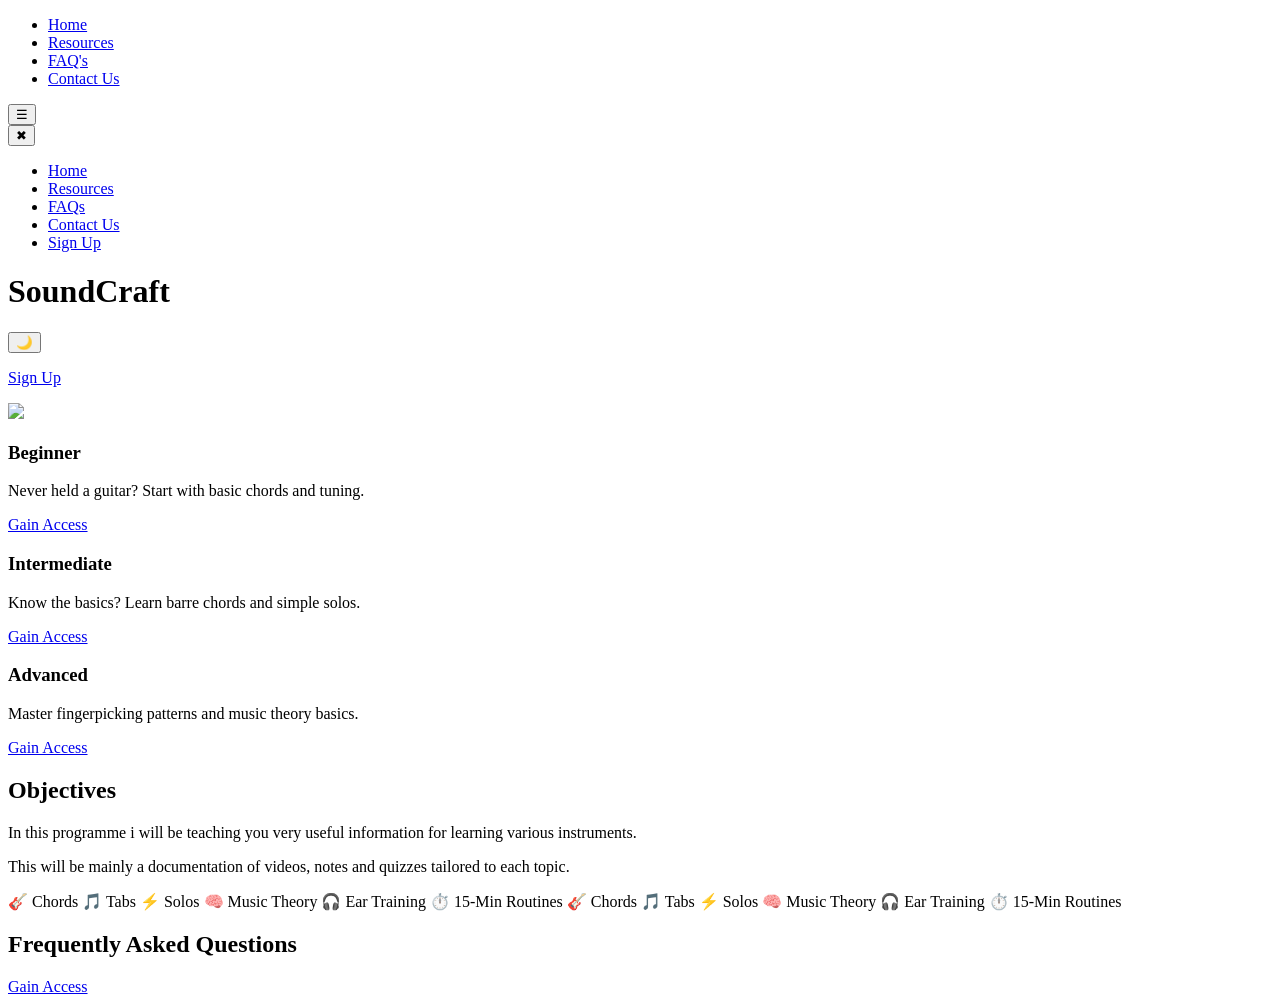
==== index.html @ ea935765 "Add initial index.html for guitar music website" ====
<!DOCTYPE html>
<html>
  <head>
    <meta>
    <meta>
    <title>Guitar music website</title>
    <link rel='stylesheet' src='style1.css'/>
  </head>
  <body>
    <header>
      <nav>
        <ul>
          <li><a href='#home'>Home</a></li>
          <li><a href='resources.html'>Resources</a></li>
          <li><a href='#faq'>FAQ's</a></li>
          <li><a href='contact.html'>Contact Us</a></li>
        </ul>
        <button id="menu-btn">☰</button>

        <aside id="sidebar">
          <button id="close-btn">✖</button>

          <ul>
            <li><a href="#home">Home</a></li>
            <li><a href="resources.html">Resources</a></li>
            <li><a href="#faq">FAQs</a></li>
            <li><a href="contact.html">Contact Us</a></li>
            <li><a href="signup.html">Sign Up</a></li>
          </ul>
        </aside>
      </nav>
      <h1 class='title'>SoundCraft</h1>
      <button id='theme-toggle'>🌙</button>
      <div class='profile'>
        <p><a href='signup.html'>Sign Up</a></p>
        <img id='profile-img' href='signup.html' src='https://media.istockphoto.com/id/2151669184/vector/vector-flat-illustration-in-grayscale-avatar-user-profile-person-icon-gender-neutral.jpg?s=612x612&w=0&k=20&c=UEa7oHoOL30ynvmJzSCIPrwwopJdfqzBs0q69ezQoM8=' />
      </div>
    </header>
    <main id='home'>
      <section>
        
      </section>
      <section class='sections'>
        <div class='box beginner'>
          <div>
          <h3>Beginner</h3> 
          <p>Never held a guitar? Start with basic chords and tuning.</p>
          </div>
          <a href='signup.html'>Gain Access</a>
        </div>
        <div class='box intermediate'>
          <div>
          <h3>Intermediate</h3> 
          <p>Know the basics? Learn barre chords and simple solos.</p>
          </div>
          <a href='signup.html'>Gain Access</a>
        </div>
        <div class='box advanced'>
          <div>
          <h3>Advanced</h3> 
          <p>Master fingerpicking patterns and music theory basics.</p>
          </div>
          <a href='signup.html'>Gain Access</a>
        </div>
      </section>
      <section>
        
      </section>
      <section>
        <h2>Objectives</h2>
        <p>In this programme i will be teaching you very useful information for learning various instruments.</p>
        <p>This will be mainly a documentation of videos, notes and quizzes tailored to each topic.</p>
      </section>
      <section class='scroll'>
        <div class="scrolling-ticker">
          <div class="ticker-track">
            <span>🎸 Chords</span>
            <span>🎵 Tabs</span>
            <span>⚡ Solos</span>
            <span>🧠 Music Theory</span>
            <span>🎧 Ear Training</span>
            <span>⏱️ 15-Min Routines</span>

            <span>🎸 Chords</span>
            <span>🎵 Tabs</span>
            <span>⚡ Solos</span>
            <span>🧠 Music Theory</span>
            <span>🎧 Ear Training</span>
            <span>⏱️ 15-Min Routines</span>
          </div>
        </div>

      </section>
      
      <section>
        <h2>Frequently Asked Questions</h2>
        <a href='signup.html'>Gain Access</a>
      </section>
    </main>
    <!--
    <footer>Copyrights belong to <a href='contactus.html'>owner</a> of this website</footer>-->
  </body>
</html>
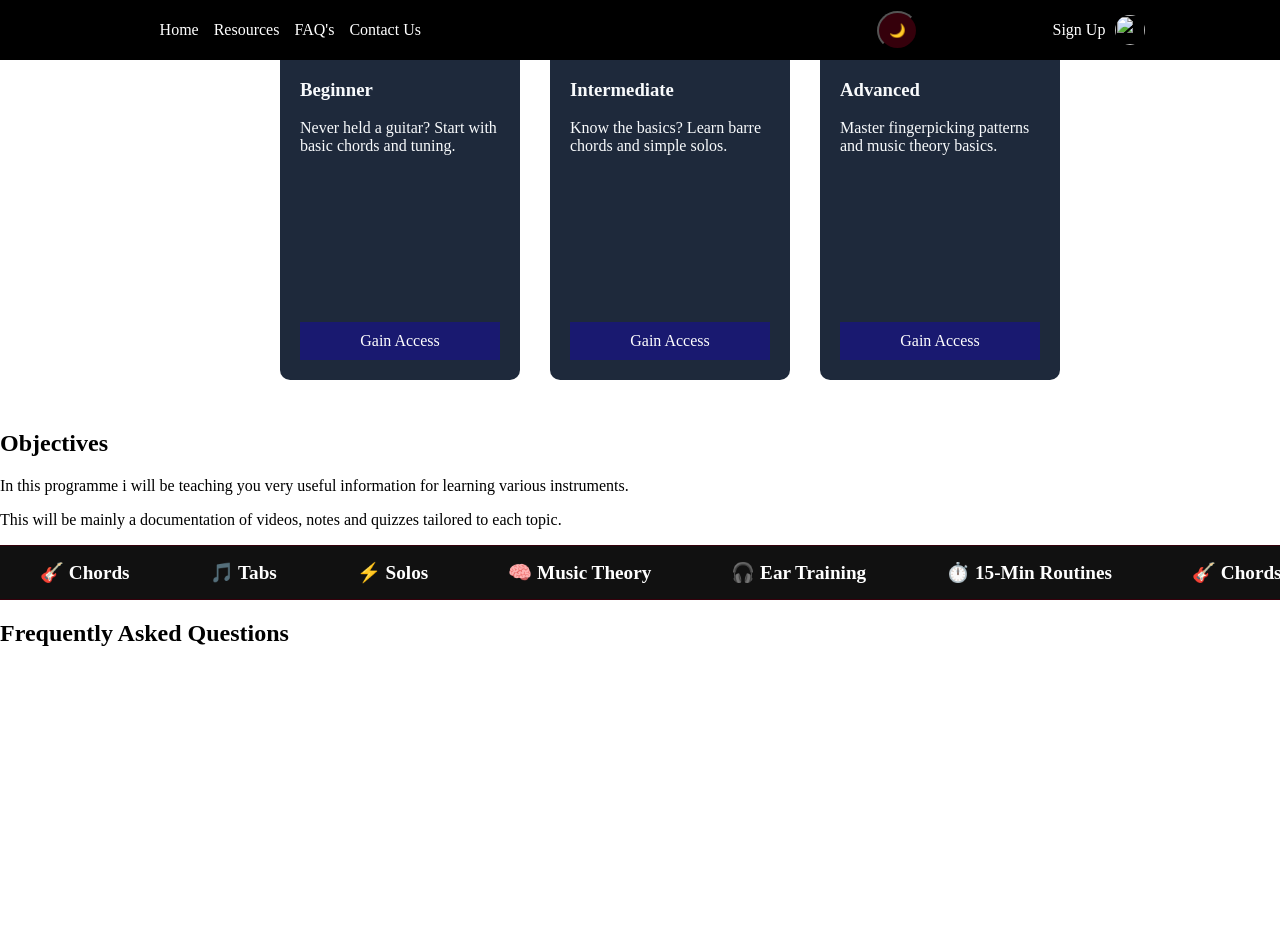
==== commit f1f0883d: "Fix stylesheet link attribute from 'src' to 'href'" ====
--- a/index.html
+++ b/index.html
@@ -4,7 +4,7 @@
     <meta>
     <meta>
     <title>Guitar music website</title>
-    <link rel='stylesheet' src='style1.css'/>
+    <link rel='stylesheet' href='style1.css'/>
   </head>
   <body>
     <header>
--- a/style1.css
+++ b/style1.css
@@ -0,0 +1,220 @@
+header{
+  position: fixed;
+  left: 0;
+  top: 0;
+  height: 60px;
+  display: flex;
+  flex-direction: row;
+  width: 100%;
+  background-color: black;
+  align-items: center;
+  justify-content: space-evenly;
+  z-index: 1
+}
+
+#profile-img{
+  width: 30px;
+  height: 30px;
+  border-radius: 50%;
+  margin-left: 10px;
+  z-index: 1;
+}
+
+nav > ul{
+  display: flex;
+  flex-direction: row;
+  margin-left: -15px;
+}
+
+.profile{
+  display: flex;
+  flex-direction: row;
+  align-items: center;
+}
+
+li{
+  list-style: none;
+  margin-right: 15px;
+}
+
+a{
+  color: white;
+  text-decoration: none;
+}
+
+header > h1{
+  margin: 5px;
+}
+
+#theme-toggle{
+  padding: 10px;
+  border-radius: 50%;
+  background-color: #35000B;
+  color: white;
+}
+
+@media (prefers-color-scheme: dark){
+  body{
+    background-color: #0F172A;
+    color: white;
+  }
+}
+
+body{
+  padding-top: 30px;
+  height: 100vh;
+  width: 100vw;
+  display: flex;
+  flex-direction: column;
+  overflow-x: hidden;
+  margin: 0;
+}
+
+#menu-btn {
+  display: none;
+  font-size: 28px;
+  background: red;
+  border: none;
+  color: white;
+  cursor: pointer;
+}
+
+#sidebar {
+  position: fixed;
+  top: 0;
+  left: -260px;
+  width: 250px;
+  height: 100vh;
+  background: #111;
+  padding-top: 20px;
+  transition: left 0.3s ease;
+  z-index: 10000;
+}
+
+#sidebar.active {
+  left: 0;
+}
+
+#close-btn {
+  margin: 10px;
+  font-size: 24px;
+  background: none;
+  border: none;
+  color: white;
+  cursor: pointer;
+}
+
+#sidebar ul {
+  list-style: none;
+  padding: 0;
+}
+
+#sidebar li {
+  margin: 25px;
+}
+
+#sidebar a {
+  color: white;
+  text-decoration: none;
+  font-size: 18px;
+}
+
+@media (max-width: 700px) {
+  nav,
+  .profile,
+  #theme-toggle {
+    display: none;
+  }
+
+  #menu-btn {
+    display: block;
+  }
+}
+
+.scrolling-ticker {
+  background-color: #111; 
+  overflow: hidden; 
+  padding: 15px 0;
+  width: 100%;
+  position: relative;
+  border-top: 1px solid #35000B;
+  border-bottom: 1px solid #35000B;
+}
+
+.ticker-track {
+  display: flex;
+  width: max-content;
+  animation: scrollLinear 20s linear infinite;
+}
+
+.ticker-track span {
+  font-size: 1.2rem;
+  font-weight: bold;
+  color: white;
+  padding: 0 40px;
+  white-space: nowrap;
+}
+
+@keyframes scrollLinear {
+  0% {
+    transform: translateX(0);
+  }
+  100% {
+    transform: translateX(-50%); 
+  }
+}
+
+.scrolling-ticker:hover .ticker-track {
+  animation-play-state: paused;
+}
+
+aside{
+  width: 100px;
+  height: 300px;
+  z-index: 1000;
+  display: flex;
+  flex-direction: column;
+  align-items: center;
+  background-color: #000003;
+  justify-content: center;
+}
+
+aside > button{
+  width: 40px;
+  background-color: red;
+  color: white;
+}
+
+.box{
+  width: 200px;
+  height: 300px;
+  padding: 20px;
+  border-radius: 10px;
+  margin: 10px;
+  display: flex;
+  flex-direction: column;
+  justify-content: space-between;
+  color: #F8FAFC;
+  background-color: #1E293B;
+}
+
+.box > a{
+  padding: 10px;
+  background-color: midnightblue;
+  text-align: center;
+}
+
+.sections{
+  display: grid;
+  grid-template-columns: 200px 200px 200px;
+  gap: 70px;
+  align-items: center;
+  justify-content: center;
+  margin-bottom: 40px;
+}
+
+@media (max-width: 850px){
+  .sections{
+    grid-template-columns: repeat(auto-fit, minmax(200px, 1fr));
+  }
+}
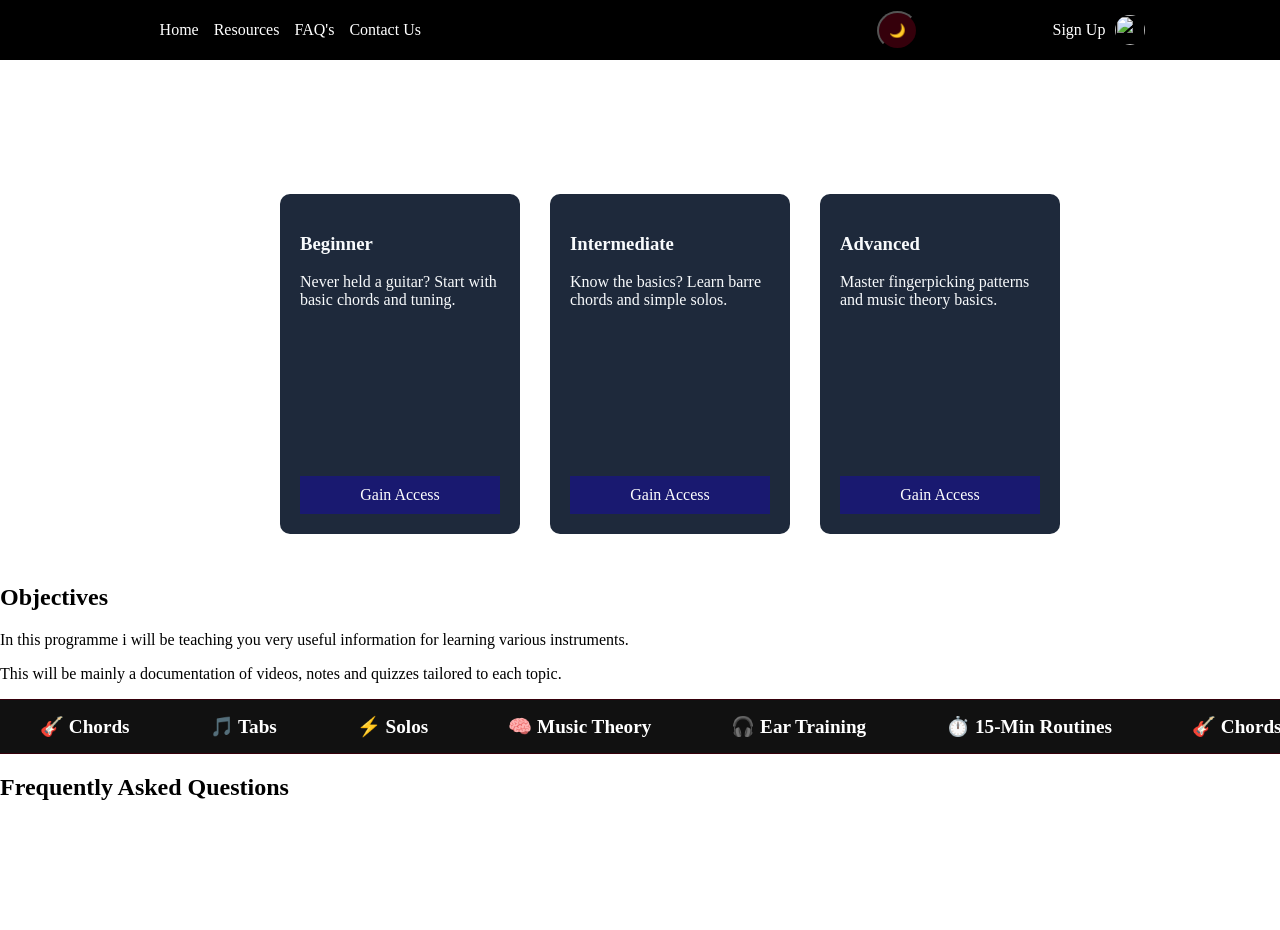
==== commit fb1d61af: "Add hero video to the homepage" ====
--- a/index.html
+++ b/index.html
@@ -38,7 +38,9 @@
     </header>
     <main id='home'>
       <section>
-        
+         <video id="hero-video" autoplay muted loop playsinline>
+          <source src="assets/music-hero.mp4" type="video/mp4">
+        </video>
       </section>
       <section class='sections'>
         <div class='box beginner'>
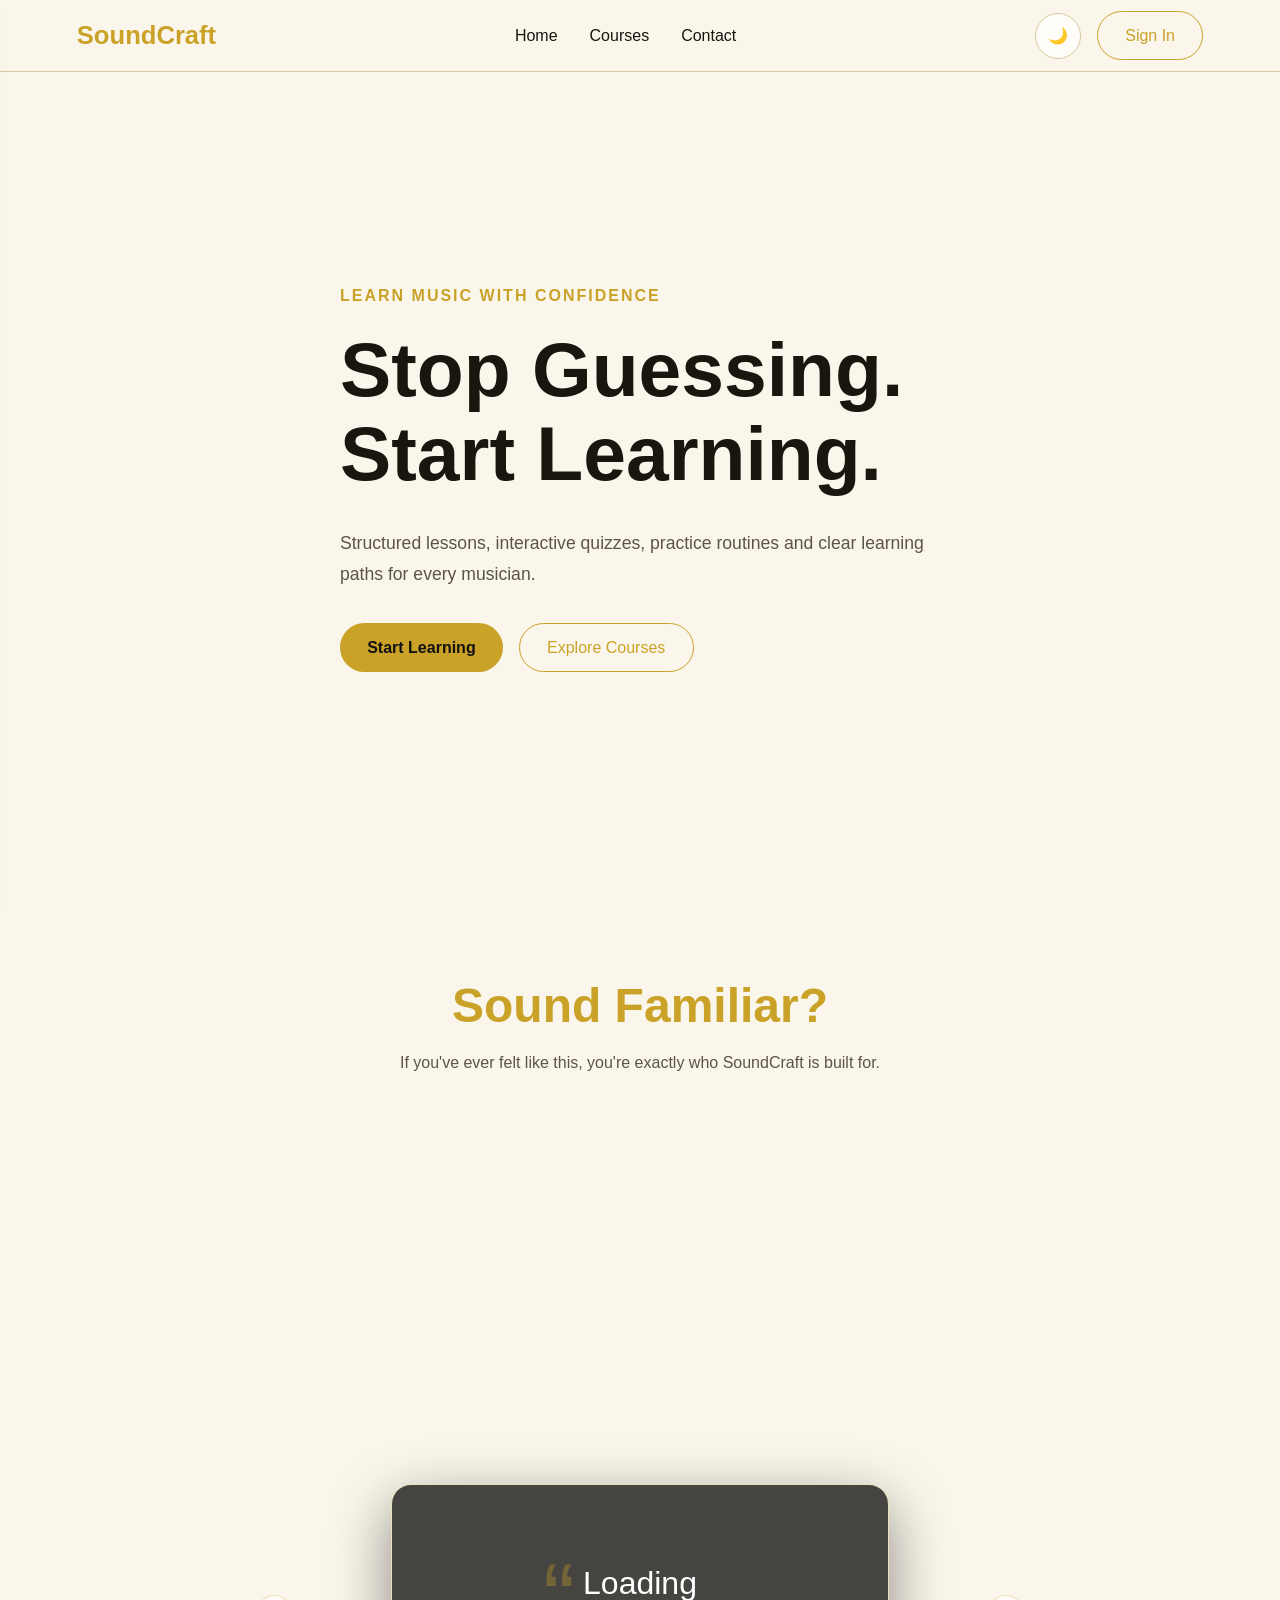
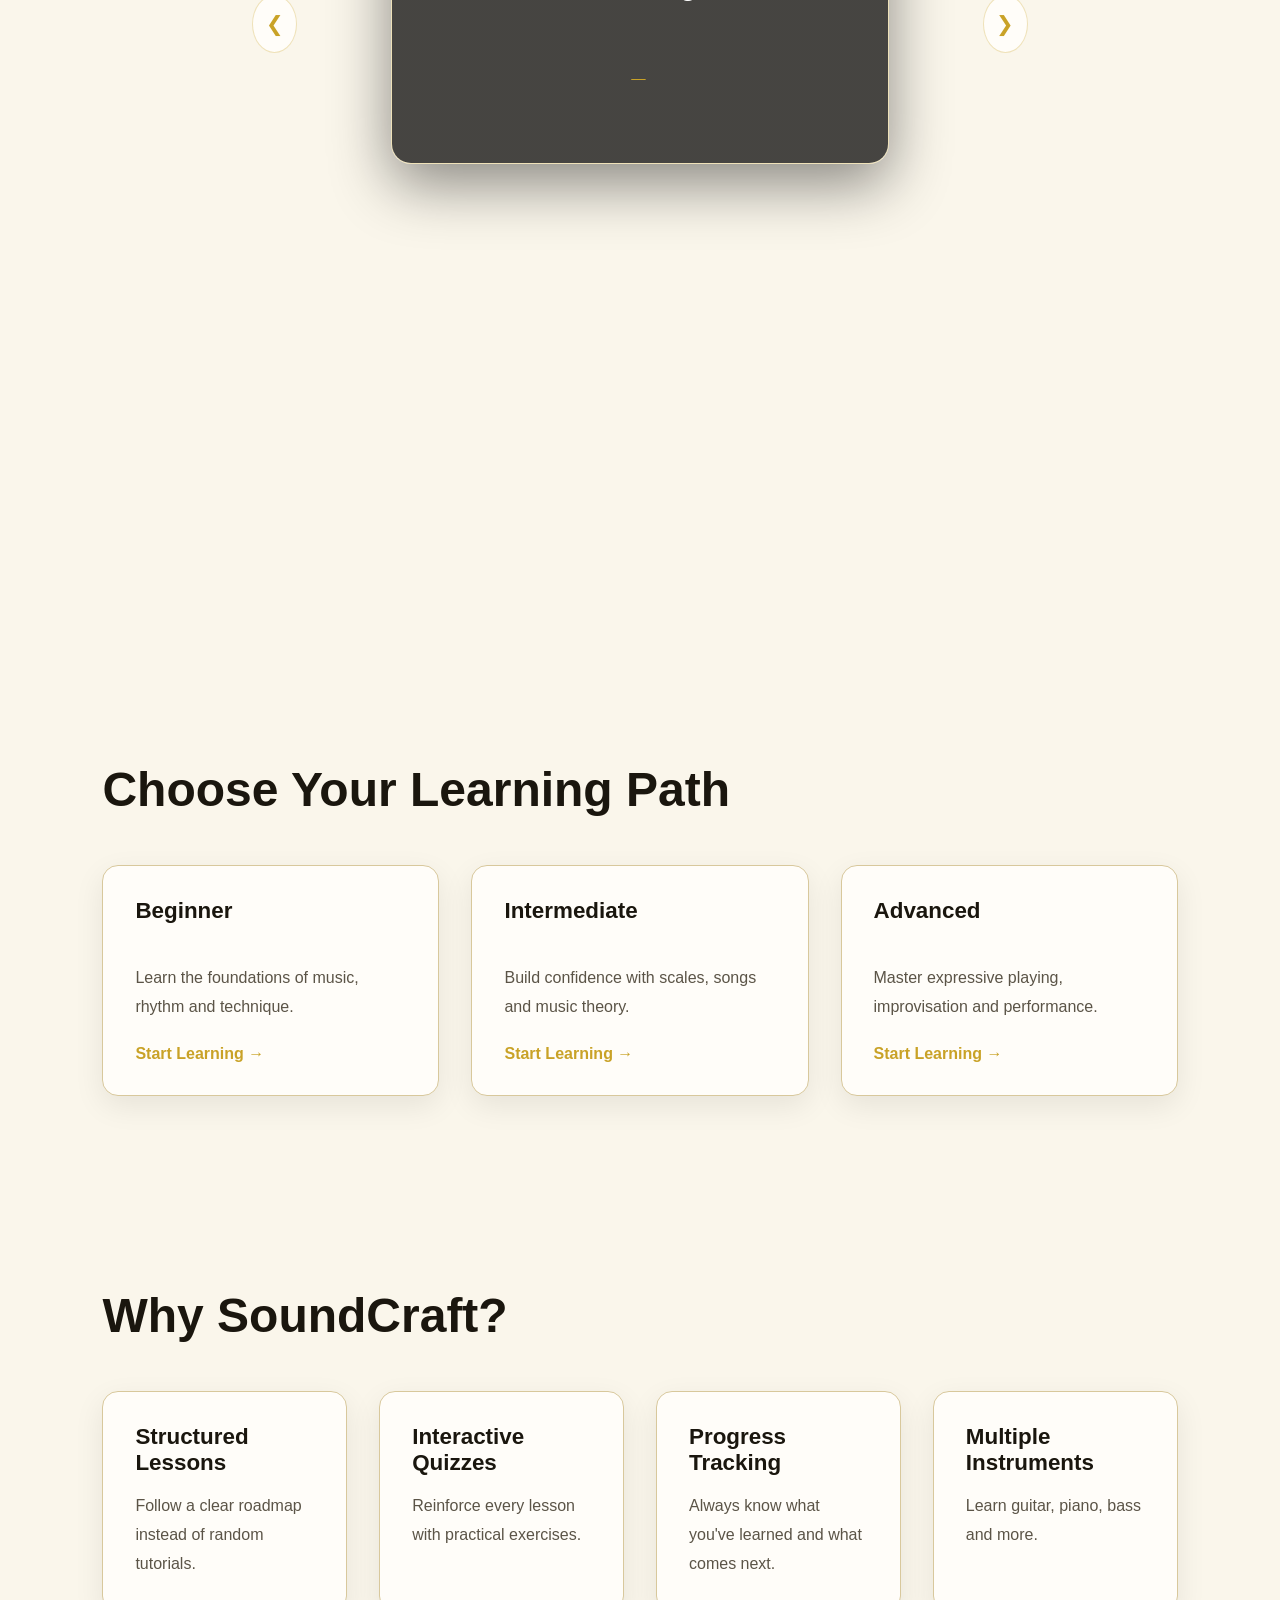
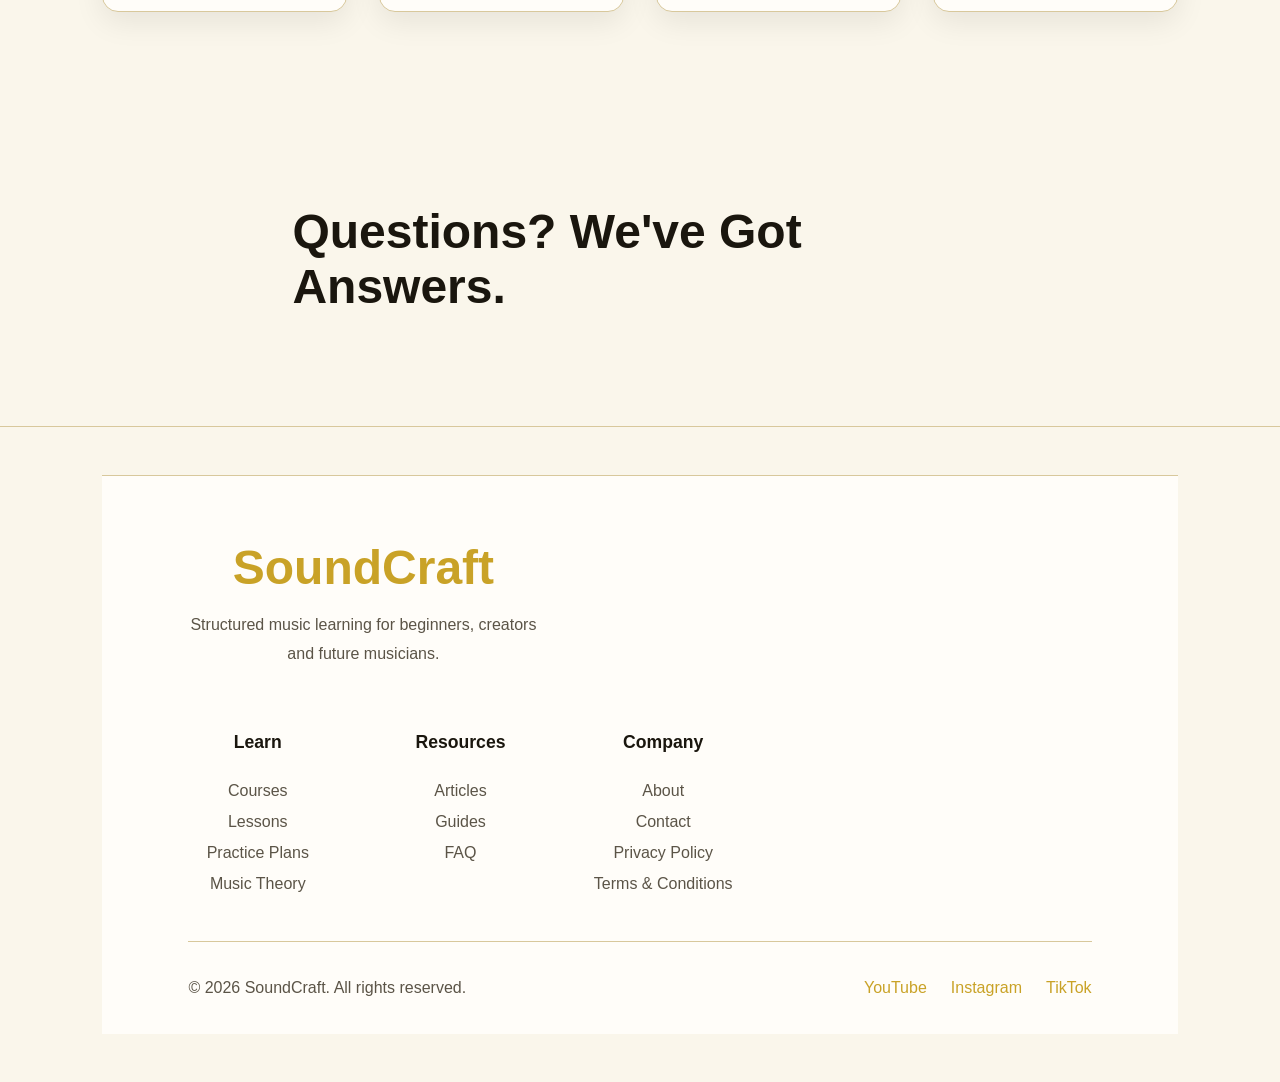
==== commit 55fa7463: "Update index.html" ====
--- a/index.html
+++ b/index.html
@@ -1,105 +1,434 @@
 <!DOCTYPE html>
-<html>
-  <head>
-    <meta>
-    <meta>
-    <title>Guitar music website</title>
-    <link rel='stylesheet' href='style1.css'/>
-  </head>
-  <body>
-    <header>
-      <nav>
+<html lang="en">
+
+<head>
+
+    <meta charset="UTF-8">
+
+    <meta
+        name="viewport"
+        content="width=device-width, initial-scale=1.0">
+
+    <meta
+        name="description"
+        content="Learn music with structured lessons, quizzes and interactive practice. Build real musical skills with SoundCraft.">
+
+    <meta
+        name="keywords"
+        content="learn music, guitar lessons, piano lessons, music theory, SoundCraft">
+
+    <meta
+        name="author"
+        content="Enoch Omolasoye">
+
+    <meta
+        name="robots"
+        content="index, follow">
+
+    <title>SoundCraft | Learn Music the Right Way</title>
+
+    <link rel="stylesheet" href="style1.css">
+
+</head>
+
+<body>
+
+    <header class="site-header">
+
+        <a href="index.html" class="logo">
+            SoundCraft
+        </a>
+
+        <nav class="navbar">
+
+            <ul class="nav-links">
+
+                <li><a href="#home">Home</a></li>
+
+                <li><a href="#courses">Courses</a></li>
+
+
+
+                <li><a href="contact.html">Contact</a></li>
+
+            </ul>
+
+        </nav>
+
+        <div class="header-actions">
+          <button
+                id="theme-toggle"
+                aria-label="Toggle theme">
+
+                🌙
+
+            </button>
+
+            <a
+                class="btn-outline"
+                href="signup.html">
+
+                Sign In
+
+            </a>
+
+
+            <button
+                id="menu-btn"
+                aria-label="Open navigation">
+
+                ☰
+
+            </button>
+
+        </div>
+
+    </header>
+
+    <aside id="sidebar">
+
+        <button
+            id="close-btn"
+            aria-label="Close navigation">
+            ✕
+        </button>
+
         <ul>
-          <li><a href='#home'>Home</a></li>
-          <li><a href='resources.html'>Resources</a></li>
-          <li><a href='#faq'>FAQ's</a></li>
-          <li><a href='contact.html'>Contact Us</a></li>
+            <li><a href="#home">Home</a></li>
+            <li><a href="#courses">Courses</a></li>
+            <li><a href="resources.html">Resources</a></li>
+            <li><a href="#faq">FAQ</a></li>
+            <li><a href="contact.html">Contact</a></li>
+            <li><a href="signup.html">Join Free</a></li>
         </ul>
-        <button id="menu-btn">☰</button>
-
-        <aside id="sidebar">
-          <button id="close-btn">✖</button>
-
-          <ul>
-            <li><a href="#home">Home</a></li>
-            <li><a href="resources.html">Resources</a></li>
-            <li><a href="#faq">FAQs</a></li>
-            <li><a href="contact.html">Contact Us</a></li>
-            <li><a href="signup.html">Sign Up</a></li>
-          </ul>
-        </aside>
-      </nav>
-      <h1 class='title'>SoundCraft</h1>
-      <button id='theme-toggle'>🌙</button>
-      <div class='profile'>
-        <p><a href='signup.html'>Sign Up</a></p>
-        <img id='profile-img' href='signup.html' src='https://media.istockphoto.com/id/2151669184/vector/vector-flat-illustration-in-grayscale-avatar-user-profile-person-icon-gender-neutral.jpg?s=612x612&w=0&k=20&c=UEa7oHoOL30ynvmJzSCIPrwwopJdfqzBs0q69ezQoM8=' />
-      </div>
-    </header>
-    <main id='home'>
-      <section>
-         <video id="hero-video" autoplay muted loop playsinline>
-          <source src="assets/music-hero.mp4" type="video/mp4">
-        </video>
+        <button
+                id="theme-toggle"
+                aria-label="Toggle theme">
+
+                🌙
+
+            </button>
+
+            <a
+                class="btn-outline"
+                href="signup.html">
+
+                Sign In
+
+            </a>
+
+            <a
+                class="btn-primary"
+                href="signup.html">
+
+                Join Free
+
+            </a>
+    </aside>
+
+    <main>
+
+        <section
+            id="home"
+            class="hero">
+
+            <div class="hero-content">
+
+                <p class="eyebrow">
+                    Learn Music With Confidence
+                </p>
+
+                <h1>
+                    Stop Guessing.
+                    <br>
+                    Start Learning.
+                </h1>
+
+                <p class="hero-description">
+
+                    Structured lessons, interactive quizzes,
+                    practice routines and clear learning paths
+                    for every musician.
+
+                </p>
+
+                <div class="hero-buttons">
+
+                    <a
+                        href="signup.html"
+                        class="btn-primary">
+
+                        Start Learning
+
+                    </a>
+
+                    <a
+                        href="#courses"
+                        class="btn-outline">
+
+                        Explore Courses
+
+                    </a>
+
+                </div>
+
+            </div>
+
+        </section>
+
+        <section class="pain-points">
+
+            <h2>
+                Sound Familiar?
+            </h2>
+
+            <p>
+
+                If you've ever felt like this,
+                you're exactly who SoundCraft is built for.
+
+            </p>
+
+            <section>
+
+    <article class="testimonial-section">
+
+        <button id="left" class="controls" aria-label="Previous testimonial">
+            &#10094;
+        </button>
+
+        <section id="container">
+
+            <div id="testimonial-card">
+
+                <div class="testimonial-overlay">
+
+                    <p id="text">
+                        Loading
+                    </p>
+
+                    <p id="author"></p>
+
+                </div>
+
+            </div>
+
+            <div id="buttons"></div>
+
+        </section>
+
+        <button id="right" class="controls" aria-label="Next testimonial">
+            &#10095;
+        </button>
+
+    </article>
       </section>
-      <section class='sections'>
-        <div class='box beginner'>
-          <div>
-          <h3>Beginner</h3> 
-          <p>Never held a guitar? Start with basic chords and tuning.</p>
-          </div>
-          <a href='signup.html'>Gain Access</a>
+
+        </section>
+
+        <section
+            id="courses"
+            class="learning-paths">
+
+            <h2>
+
+                Choose Your Learning Path
+
+            </h2>
+
+            <div class="course-grid">
+
+                <article class="course-card">
+
+                    <h3>Beginner</h3>
+
+                    <p>
+
+                        Learn the foundations of music,
+                        rhythm and technique.
+
+                    </p>
+
+                    <a href="signup.html">
+
+                        Start Learning →
+
+                    </a>
+
+                </article>
+
+                <article class="course-card">
+
+                    <h3>Intermediate</h3>
+
+                    <p>
+
+                        Build confidence with scales,
+                        songs and music theory.
+
+                    </p>
+
+                    <a href="signup.html">
+
+                        Start Learning →
+
+                    </a>
+
+                </article>
+
+                <article class="course-card">
+
+                    <h3>Advanced</h3>
+
+                    <p>
+
+                        Master expressive playing,
+                        improvisation and performance.
+
+                    </p>
+
+                    <a href="signup.html">
+
+                        Start Learning →
+
+                    </a>
+
+                </article>
+
+            </div>
+
+        </section>
+
+        <section class="features">
+
+            <h2>
+
+                Why SoundCraft?
+
+            </h2>
+
+            <div class="feature-grid">
+
+                <article>
+
+                    <h3>Structured Lessons</h3>
+
+                    <p>
+
+                        Follow a clear roadmap instead
+                        of random tutorials.
+
+                    </p>
+
+                </article>
+
+                <article>
+
+                    <h3>Interactive Quizzes</h3>
+
+                    <p>
+
+                        Reinforce every lesson with
+                        practical exercises.
+
+                    </p>
+
+                </article>
+
+                <article>
+
+                    <h3>Progress Tracking</h3>
+
+                    <p>
+
+                        Always know what you've learned
+                        and what comes next.
+
+                    </p>
+
+                </article>
+
+                <article>
+
+                    <h3>Multiple Instruments</h3>
+
+                    <p>
+
+                        Learn guitar, piano,
+                        bass and more.
+
+                    </p>
+
+                </article>
+
+            </div>
+
+        </section>
+        <section id="faq">
+            <h2>                Questions?
+                We've Got Answers.
+
+            </h2>
+
+            <!-- FAQ Accordion -->
+
+        </section>
+    </main>
+
+    <footer>
+<footer class="footer">
+
+    <div class="footer-container">
+        <div class="footer-brand">
+            <h2>SoundCraft</h2>
+            <p>
+                Structured music learning for beginners,
+                creators and future musicians.
+            </p>
         </div>
-        <div class='box intermediate'>
-          <div>
-          <h3>Intermediate</h3> 
-          <p>Know the basics? Learn barre chords and simple solos.</p>
-          </div>
-          <a href='signup.html'>Gain Access</a>
+
+        <div class="footer-links">
+            <div>
+                <h3>Learn</h3>
+                <a href="#">Courses</a>
+                <a href="#">Lessons</a>
+                <a href="#">Practice Plans</a>
+                <a href="#">Music Theory</a>
+            </div>
+
+            <div>
+                <h3>Resources</h3>
+                <a href="#">Articles</a>
+                <a href="#">Guides</a>
+                <a href="#">FAQ</a>
+            </div>
+
+            <div>
+                <h3>Company</h3>
+                <a href="#">About</a>
+                <a href="#">Contact</a>
+                <a href="#">Privacy Policy</a>
+                <a href="#">Terms & Conditions</a>
+            </div>
         </div>
-        <div class='box advanced'>
-          <div>
-          <h3>Advanced</h3> 
-          <p>Master fingerpicking patterns and music theory basics.</p>
-          </div>
-          <a href='signup.html'>Gain Access</a>
+    </div>
+
+
+    <div class="footer-bottom">
+
+        <p>
+            © 2026 SoundCraft. All rights reserved.
+        </p>
+
+        <div class="socials">
+            <a href="https://www.youtube.com/@EnochOmolasoye" target='_blank'>YouTube</a>
+            <a href="https://www.instagram.com/omolasoyee/" target='_blank'>Instagram</a>
+            <a href="https://www.tiktok.com/@enoch03557" target='_blank'>TikTok</a>
         </div>
-      </section>
-      <section>
-        
-      </section>
-      <section>
-        <h2>Objectives</h2>
-        <p>In this programme i will be teaching you very useful information for learning various instruments.</p>
-        <p>This will be mainly a documentation of videos, notes and quizzes tailored to each topic.</p>
-      </section>
-      <section class='scroll'>
-        <div class="scrolling-ticker">
-          <div class="ticker-track">
-            <span>🎸 Chords</span>
-            <span>🎵 Tabs</span>
-            <span>⚡ Solos</span>
-            <span>🧠 Music Theory</span>
-            <span>🎧 Ear Training</span>
-            <span>⏱️ 15-Min Routines</span>
-
-            <span>🎸 Chords</span>
-            <span>🎵 Tabs</span>
-            <span>⚡ Solos</span>
-            <span>🧠 Music Theory</span>
-            <span>🎧 Ear Training</span>
-            <span>⏱️ 15-Min Routines</span>
-          </div>
-        </div>
-
-      </section>
-      
-      <section>
-        <h2>Frequently Asked Questions</h2>
-        <a href='signup.html'>Gain Access</a>
-      </section>
-    </main>
-    <!--
-    <footer>Copyrights belong to <a href='contactus.html'>owner</a> of this website</footer>-->
-  </body>
+    </div>
+
+</footer>
+    </footer>
+    <script src="script.js"></script>
+</body>
 </html>
--- a/style1.css
+++ b/style1.css
@@ -1,220 +1,926 @@
-header{
-  position: fixed;
-  left: 0;
-  top: 0;
-  height: 60px;
-  display: flex;
-  flex-direction: row;
-  width: 100%;
-  background-color: black;
-  align-items: center;
-  justify-content: space-evenly;
-  z-index: 1
-}
-
-#profile-img{
-  width: 30px;
-  height: 30px;
-  border-radius: 50%;
-  margin-left: 10px;
-  z-index: 1;
-}
-
-nav > ul{
-  display: flex;
-  flex-direction: row;
-  margin-left: -15px;
-}
-
-.profile{
-  display: flex;
-  flex-direction: row;
-  align-items: center;
-}
-
-li{
-  list-style: none;
-  margin-right: 15px;
+/* ==========================================
+   SOUNDCRAFT DESIGN SYSTEM
+========================================== */
+
+:root{
+
+    /* Brand */
+
+    --gold:#C9A227;
+    --gold-light:#E2C766;
+
+    /* Light Theme */
+
+    --background:#FAF6EB;
+    --surface:#FFFDF9;
+    --surface-alt:#F5F0E2;
+
+    --text:#1A160E;
+    --text-light:#5B5447;
+
+    --border:#D8C89C;
+
+    --shadow:
+    0 10px 30px rgba(0,0,0,.08);
+
+    --radius:16px;
+
+    --transition:.3s ease;
+
+}
+
+/* ==========================================
+   DARK THEME
+========================================== */
+
+body.dark{
+
+    --background:#111111;
+    --surface:#1A1A1A;
+    --surface-alt:#222222;
+
+    --text:#F5F5F5;
+    --text-light:#C8C8C8;
+
+    --border:#333333;
+
+}
+
+/* ==========================================
+   RESET
+========================================== */
+
+*{
+
+    margin:0;
+    padding:0;
+    box-sizing:border-box;
+
+}
+
+html{
+
+    scroll-behavior:smooth;
+
+}
+
+body{
+
+    font-family:Poppins,sans-serif;
+
+    background:var(--background);
+
+    color:var(--text);
+
+    overflow-x:hidden;
+
+    transition:background .35s,color .35s;
+
+}
+
+img{
+
+    display:block;
+
+    max-width:100%;
+
 }
 
 a{
-  color: white;
-  text-decoration: none;
-}
-
-header > h1{
-  margin: 5px;
-}
+
+    color:inherit;
+
+    text-decoration:none;
+
+}
+
+button{
+
+    font:inherit;
+
+    cursor:pointer;
+
+}
+
+/* ==========================================
+   GLOBAL
+========================================== */
+
+main{
+
+    margin-top:72px;
+
+}
+
+section{
+
+    padding:6rem 8%;
+
+}
+
+h1{
+
+    font-size:clamp(2.8rem,6vw,5rem);
+
+    line-height:1.1;
+
+}
+
+h2{
+
+    font-size:clamp(2rem,4vw,3rem);
+
+    margin-bottom:1rem;
+
+}
+
+h3{
+
+    margin-bottom:1rem;
+
+    font-size:1.4rem;
+
+}
+
+p{
+
+    color:var(--text-light);
+
+    line-height:1.8;
+
+}
+
+/* ==========================================
+   HEADER
+========================================== */
+
+.site-header{
+    position:fixed;
+    inset:0 0 auto 0;
+    height:72px;
+    display:flex;
+    justify-content:space-between;
+    align-items:center;
+    padding:0 6%;
+    background:rgba(250,246,235,.92);
+    backdrop-filter:blur(18px);
+    border-bottom:1px solid var(--border);
+    z-index:1000;
+}
+
+body.dark .site-header{
+    background:rgba(17,17,17,.92);
+}
+
+.logo{
+    font-size:1.6rem;
+    font-weight:700;
+    color:var(--gold);
+}
+
+.nav-links{
+    display:flex;
+    list-style:none;
+    gap:2rem;
+}
+
+.nav-links a{
+    position:relative;
+    font-weight:500;
+    transition:var(--transition);
+}
+
+.nav-links a:hover{
+    color:var(--gold);
+}
+
+.nav-links a::after{
+    content:"";
+    position:absolute;
+    left:0;
+    bottom:-8px;
+    width:0;
+    height:2px;
+    background:var(--gold);
+    transition:.3s;
+}
+
+.nav-links a:hover::after{
+    width:100%;
+}
+
+.header-actions{
+    display:flex;
+    align-items:center;
+    gap:1rem;
+}
+
+/* ==========================================
+   BUTTONS
+========================================== */
+
+.btn-primary{
+    display:inline-flex;
+    align-items:center;
+    justify-content:center;
+    padding:.9rem 1.7rem;
+    background:var(--gold);
+    color:#111;
+    border-radius:999px;
+    font-weight:600;
+    transition:var(--transition);
+}
+
+.btn-primary:hover{
+    background:var(--gold-light);
+    transform:translateY(-3px);
+}
+
+.btn-outline{
+    display:inline-flex;
+    align-items:center;
+    justify-content:center;
+    padding:.9rem 1.7rem;
+    border-radius:999px;
+    border:1px solid var(--gold);
+    color:var(--gold);
+    transition:var(--transition);
+}
+
+.btn-outline:hover{
+    background:var(--gold);
+    color:#111;
+}
+
+/* ==========================================
+   THEME BUTTON
+========================================== */
 
 #theme-toggle{
-  padding: 10px;
-  border-radius: 50%;
-  background-color: #35000B;
-  color: white;
-}
-
-@media (prefers-color-scheme: dark){
-  body{
-    background-color: #0F172A;
-    color: white;
+    width:46px;
+    height:46px;
+    border-radius:50%;
+    border:1px solid var(--border);
+    background:var(--surface);
+    color:var(--gold);
+    transition:var(--transition);
+}
+
+#theme-toggle:hover{
+    transform:rotate(15deg);
+}
+
+/* ==========================================
+   HERO
+========================================== */
+
+.hero{
+    min-height:90vh;
+
+    display:flex;
+
+    align-items:center;
+
+    justify-content:center;
+
+}
+
+.hero-content{
+
+    max-width:700px;
+
+}
+
+.eyebrow{
+
+    color:var(--gold);
+
+    font-weight:600;
+
+    letter-spacing:2px;
+
+    text-transform:uppercase;
+
+    margin-bottom:1rem;
+
+}
+
+.hero-description{
+    max-width:600px;
+    margin:2rem 0;
+    font-size:1.1rem;
+}
+
+.hero-buttons{
+
+    display:flex;
+
+    gap:1rem;
+
+    margin-top:2rem;
+
+    flex-wrap:wrap;
+
+}
+/* ==========================================
+   SIDEBAR
+========================================== */
+
+#menu-btn{
+
+    display:none;
+
+    background:none;
+
+    border:none;
+
+    color:var(--gold);
+
+    font-size:2rem;
+
+}
+
+#sidebar{
+
+    position:fixed;
+
+    top:0;
+    left:-300px;
+
+    width:280px;
+    height:100vh;
+
+    background:var(--surface);
+
+    border-right:1px solid var(--border);
+
+    display:flex;
+
+    flex-direction:column;
+
+    padding:2rem;
+
+    transition:left .35s ease;
+
+    z-index:2000;
+    border-radius: 0;
+    box-shadow:var(--shadow);
+
+}
+
+#sidebar.active{
+
+    left:0;
+
+}
+
+#close-btn{
+    align-self:flex-end;
+    background:none;
+    border:none;
+    color:var(--gold);
+    font-size:1.6rem;
+    margin-bottom:2rem;
+}
+
+#sidebar ul{
+    list-style:none;
+    display:flex;
+    flex-direction:column;
+    gap:1.5rem;
+}
+
+#sidebar a{
+    font-size:1.05rem;
+    transition:var(--transition);
+}
+
+#sidebar a:hover{
+
+    color:var(--gold);
+
+}
+
+/* ==========================================
+   COURSE CARDS
+========================================== */
+
+.course-grid{
+
+    display:grid;
+
+    grid-template-columns:
+    repeat(auto-fit,minmax(260px,1fr));
+
+    gap:2rem;
+
+    margin-top:3rem;
+
+}
+
+.course-card{
+    background:var(--surface);
+    border:1px solid var(--border);
+    border-radius:var(--radius);
+    padding:2rem;
+    display:flex;
+    flex-direction:column;
+    justify-content:space-between;
+    gap:1.5rem;
+    box-shadow:var(--shadow);
+    transition:.35s;
+}
+
+.course-card:hover{
+    transform:translateY(-10px);
+    border-color:var(--gold);
+}
+
+.course-card a{
+
+    color:var(--gold);
+
+    font-weight:600;
+
+}
+
+/* ==========================================
+   PAIN POINTS
+========================================== */
+
+.pain-points{
+    text-align:center;
+}
+
+.pain-points h2{
+    color:var(--gold);
+}
+
+#testimonial-card{
+    margin:3rem auto;
+    width:min(900px,100%);
+    aspect-ratio:16/9;
+    border-radius:var(--radius);
+    overflow:hidden;
+    background-size:cover;
+    background-position:center;
+    position:relative;
+    border:1px solid rgba(201,162,39,.25);
+}
+
+#testimonial-card::before{
+    content:"";
+    position:absolute;
+    inset:0;
+    background:
+    rgba(0,0,0,.72);
+}
+
+.testimonial-overlay{
+    position:relative;
+    z-index:2;
+    display:flex;
+    flex-direction:column;
+    justify-content:center;
+    align-items:center;
+    width:100%;
+    height:100%;
+    padding:4rem;
+}
+
+#author{
+    margin-top:2rem;
+    color:var(--gold);
+    text-transform:uppercase;
+    letter-spacing:3px;
+}
+
+#buttons{
+    display:flex;
+    justify-content:center;
+    gap:.75rem;
+    margin-top:2rem;
+}
+
+.dots{
+    width:10px;
+    height:10px;
+    border-radius:999px;
+    background:#666;
+    transition:.3s;
+}
+
+.active{
+
+    width:35px;
+
+    background:var(--gold);
+
+}
+
+/* ==========================================
+   FEATURES
+========================================== */
+
+.feature-grid{
+    display:grid;
+    grid-template-columns:
+    repeat(auto-fit,minmax(220px,1fr));
+    gap:2rem;
+    margin-top:3rem;
+}
+
+.feature-grid article{
+    background:var(--surface);
+    border:1px solid var(--border);
+    border-radius:var(--radius);
+    padding:2rem;
+    box-shadow:var(--shadow);
+}
+
+/* ==========================================
+   SCROLLING TICKER
+========================================== */
+
+.scrolling-ticker{
+    overflow:hidden;
+    background:#111;
+    padding:1rem 0;
+    border-top:1px solid rgba(201,162,39,.2);
+    border-bottom:1px solid rgba(201,162,39,.2);
+}
+
+.ticker-track{
+    display:flex;
+    width:max-content;
+    animation:scrollLinear 20s linear infinite;
+}
+
+.ticker-track span{
+    color:var(--gold);
+    padding:0 2.5rem;
+    white-space:nowrap;
+    font-weight:600;
+}
+
+.scrolling-ticker:hover .ticker-track{
+
+    animation-play-state:paused;
+
+}
+
+@keyframes scrollLinear{
+
+    from{
+
+        transform:translateX(0);
+
+    }
+
+    to{
+
+        transform:translateX(-50%);
+
+    }
+
+}
+
+/* ==========================================
+   FAQ
+========================================== */
+
+#faq{
+
+    max-width:900px;
+
+    margin:auto;
+
+}
+/* ==========================================
+   FOOTER
+========================================== */
+footer{
+    text-align:center;
+    padding:3rem 8%;
+    border-top:1px solid var(--border);
+    color:var(--text-light);
+}
+/* ==========================================
+   MOBILE
+========================================== */
+
+@media(max-width:1000px){
+    .nav-links, #theme-toggle, .btn-outline, .btn-primary{
+        display:none;
+    }
+  
+
+    #menu-btn{
+        display:block;
+    }
+
+    .hero{
+
+        text-align:center;
+
+    }
+
+    .hero-buttons{
+
+        justify-content:center;
+
+    }
+
+}
+
+@media(max-width:768px){
+
+    section{
+        padding:4rem 6%;
+    }
+
+    #text{
+        font-size:1.35rem;
+    }
+
+    .testimonial-overlay{
+
+        padding:2rem;
+
+    }
+
+    h1{
+
+        font-size:2.8rem;
+
+    }
+
+}
+
+@media(max-width:500px){
+
+    .header-actions{
+
+        gap:.5rem;
+
+    }
+
+    .btn-primary,
+    .btn-outline{
+
+        width:100%;
+
+    }
+
+    .hero-buttons{
+
+        flex-direction:column;
+
+    }
+
+}
+
+/* ==========================================
+   FOOTER
+========================================== */
+
+.footer{
+    background:var(--surface);
+    border-top:1px solid var(--border);
+    padding:4rem 8% 2rem;
+}
+
+
+.footer-container{
+    display:flex;
+    justify-content:space-between;
+    gap:4rem;
+    flex-wrap:wrap;
+}
+
+
+.footer-brand{
+    max-width:350px;
+}
+
+
+.footer-brand h2{
+    color:var(--gold);
+}
+
+
+.footer-links{
+    display:grid;
+    grid-template-columns:
+    repeat(3,1fr);
+    gap:4rem;
+}
+
+
+.footer-links div{
+    display:flex;
+    flex-direction:column;
+    gap:.8rem;
+}
+
+
+.footer-links h3{
+    color:var(--text);
+    font-size:1.1rem;
+}
+
+
+.footer-links a{
+    color:var(--text-light);
+    transition:.3s;
+}
+
+
+.footer-links a:hover{
+    color:var(--gold);
+}
+
+
+.footer-bottom{
+    margin-top:3rem;
+    padding-top:2rem;
+    border-top:1px solid var(--border);
+    display:flex;
+    justify-content:space-between;
+    align-items:center;
+    flex-wrap:wrap;
+    gap:1rem;
+}
+
+
+.socials{
+    display:flex;
+    gap:1.5rem;
+}
+.socials a{
+    color:var(--gold);
+}
+@media(max-width:700px){
+    .footer-links{
+        grid-template-columns:1fr;
+        gap:2rem;
+    }
+    .footer-bottom{
+        flex-direction:column;
+        align-items:flex-start;
+    }
+}
+
+.testimonial-section{
+    display:flex;
+    align-items:center;
+    justify-content:center;
+    gap:2rem;
+    width:100%;
+    min-height:100vh;
+    padding:4rem;
+}
+
+#container{
+    width:min(900px,100%);
+}
+
+#testimonial-card{
+    position:relative;
+    width:min(900px,100%);
+    aspect-ratio:16/9;
+    margin:3rem auto;
+    display:flex;
+    justify-content:center;
+    align-items:center;
+    background-size:cover;
+    background-position:center;
+    overflow:hidden;
+    border-radius:20px;
+    border:1px solid rgba(201,162,39,.25);
+    box-shadow:0 20px 60px rgba(0,0,0,.45);
+}
+
+@media (max-width: 800px){
+  #testimonial-card{
+     aspect-ratio:1/2; 
   }
 }
 
-body{
-  padding-top: 30px;
-  height: 100vh;
-  width: 100vw;
-  display: flex;
-  flex-direction: column;
-  overflow-x: hidden;
-  margin: 0;
-}
-
-#menu-btn {
-  display: none;
-  font-size: 28px;
-  background: red;
-  border: none;
-  color: white;
-  cursor: pointer;
-}
-
-#sidebar {
-  position: fixed;
-  top: 0;
-  left: -260px;
-  width: 250px;
-  height: 100vh;
-  background: #111;
-  padding-top: 20px;
-  transition: left 0.3s ease;
-  z-index: 10000;
-}
-
-#sidebar.active {
-  left: 0;
-}
-
-#close-btn {
-  margin: 10px;
-  font-size: 24px;
-  background: none;
-  border: none;
-  color: white;
-  cursor: pointer;
-}
-
-#sidebar ul {
-  list-style: none;
-  padding: 0;
-}
-
-#sidebar li {
-  margin: 25px;
-}
-
-#sidebar a {
-  color: white;
-  text-decoration: none;
-  font-size: 18px;
-}
-
-@media (max-width: 700px) {
-  nav,
-  .profile,
-  #theme-toggle {
-    display: none;
-  }
-
-  #menu-btn {
-    display: block;
-  }
-}
-
-.scrolling-ticker {
-  background-color: #111; 
-  overflow: hidden; 
-  padding: 15px 0;
-  width: 100%;
-  position: relative;
-  border-top: 1px solid #35000B;
-  border-bottom: 1px solid #35000B;
-}
-
-.ticker-track {
-  display: flex;
-  width: max-content;
-  animation: scrollLinear 20s linear infinite;
-}
-
-.ticker-track span {
-  font-size: 1.2rem;
-  font-weight: bold;
-  color: white;
-  padding: 0 40px;
-  white-space: nowrap;
-}
-
-@keyframes scrollLinear {
-  0% {
-    transform: translateX(0);
-  }
-  100% {
-    transform: translateX(-50%); 
-  }
-}
-
-.scrolling-ticker:hover .ticker-track {
-  animation-play-state: paused;
-}
-
-aside{
-  width: 100px;
-  height: 300px;
-  z-index: 1000;
-  display: flex;
-  flex-direction: column;
-  align-items: center;
-  background-color: #000003;
-  justify-content: center;
-}
-
-aside > button{
-  width: 40px;
-  background-color: red;
-  color: white;
-}
-
-.box{
-  width: 200px;
-  height: 300px;
-  padding: 20px;
-  border-radius: 10px;
-  margin: 10px;
-  display: flex;
-  flex-direction: column;
-  justify-content: space-between;
-  color: #F8FAFC;
-  background-color: #1E293B;
-}
-
-.box > a{
-  padding: 10px;
-  background-color: midnightblue;
-  text-align: center;
-}
-
-.sections{
-  display: grid;
-  grid-template-columns: 200px 200px 200px;
-  gap: 70px;
-  align-items: center;
-  justify-content: center;
-  margin-bottom: 40px;
-}
-
-@media (max-width: 850px){
-  .sections{
-    grid-template-columns: repeat(auto-fit, minmax(200px, 1fr));
-  }
-}
+#testimonial-card::before{
+    content:"";
+    position:absolute;
+    inset:0;
+    background:
+    linear-gradient(
+        rgba(0,0,0,.72),
+        rgba(0,0,0,.72)
+    );
+}
+
+.testimonial-overlay{
+    position:relative;
+    z-index:2;
+    display:flex;
+    flex-direction:column;
+    justify-content:center;
+    align-items:center;
+    gap:1.5rem;
+    width:100%;
+    height:100%;
+    padding:4rem;
+}
+
+#text{
+    position:relative;
+    max-width:700px;
+    font-size:2rem;
+    font-weight:500;
+    line-height:1.7;
+    text-align:center;
+    color:white;
+}
+
+#text::before{
+    content:"“";
+    position:absolute;
+    left:-40px;
+    top:-40px;
+    font-size:6rem;
+    color:var(--gold);
+    opacity:.35;
+}
+
+#author{
+    font-size:.9rem;
+    letter-spacing:3px;
+    text-transform:uppercase;
+    color:var(--gold);
+}
+
+#author::before{
+    content:"— ";
+}
+
+.controls{
+    width:58px;
+    height:58px;
+    border-radius:50%;
+    border:1px solid rgba(201,162,39,.3);
+    background:var(--surface);
+    color:var(--gold);
+    font-size:1.3rem;
+    cursor:pointer;
+    transition:.3s;
+}
+
+.controls:hover{
+    background:var(--gold);
+    color:var(--black);
+    transform:scale(1.08);
+}
+
+#buttons{
+    display:flex;
+    justify-content:center;
+    align-items:center;
+    gap:.75rem;
+    margin-top:1.5rem;
+}
+
+.dots{
+    width:10px;
+    height:10px;
+    border-radius:50%;
+    background:#555;
+    transition:.35s;
+    cursor:pointer;
+}
+
+.active{
+    width:34px;
+    border-radius:999px;
+    background:var(--gold);
+}
+
+@media(max-width:768px){
+
+    .testimonial-section{
+        padding:2rem;
+        gap:1rem;
+    }
+
+    #text{
+        font-size:1.35rem;
+    }
+
+    .testimonial-overlay{
+        padding:2rem;
+    }
+
+    .controls{
+        width:46px;
+        height:46px;
+    }
+
+}
